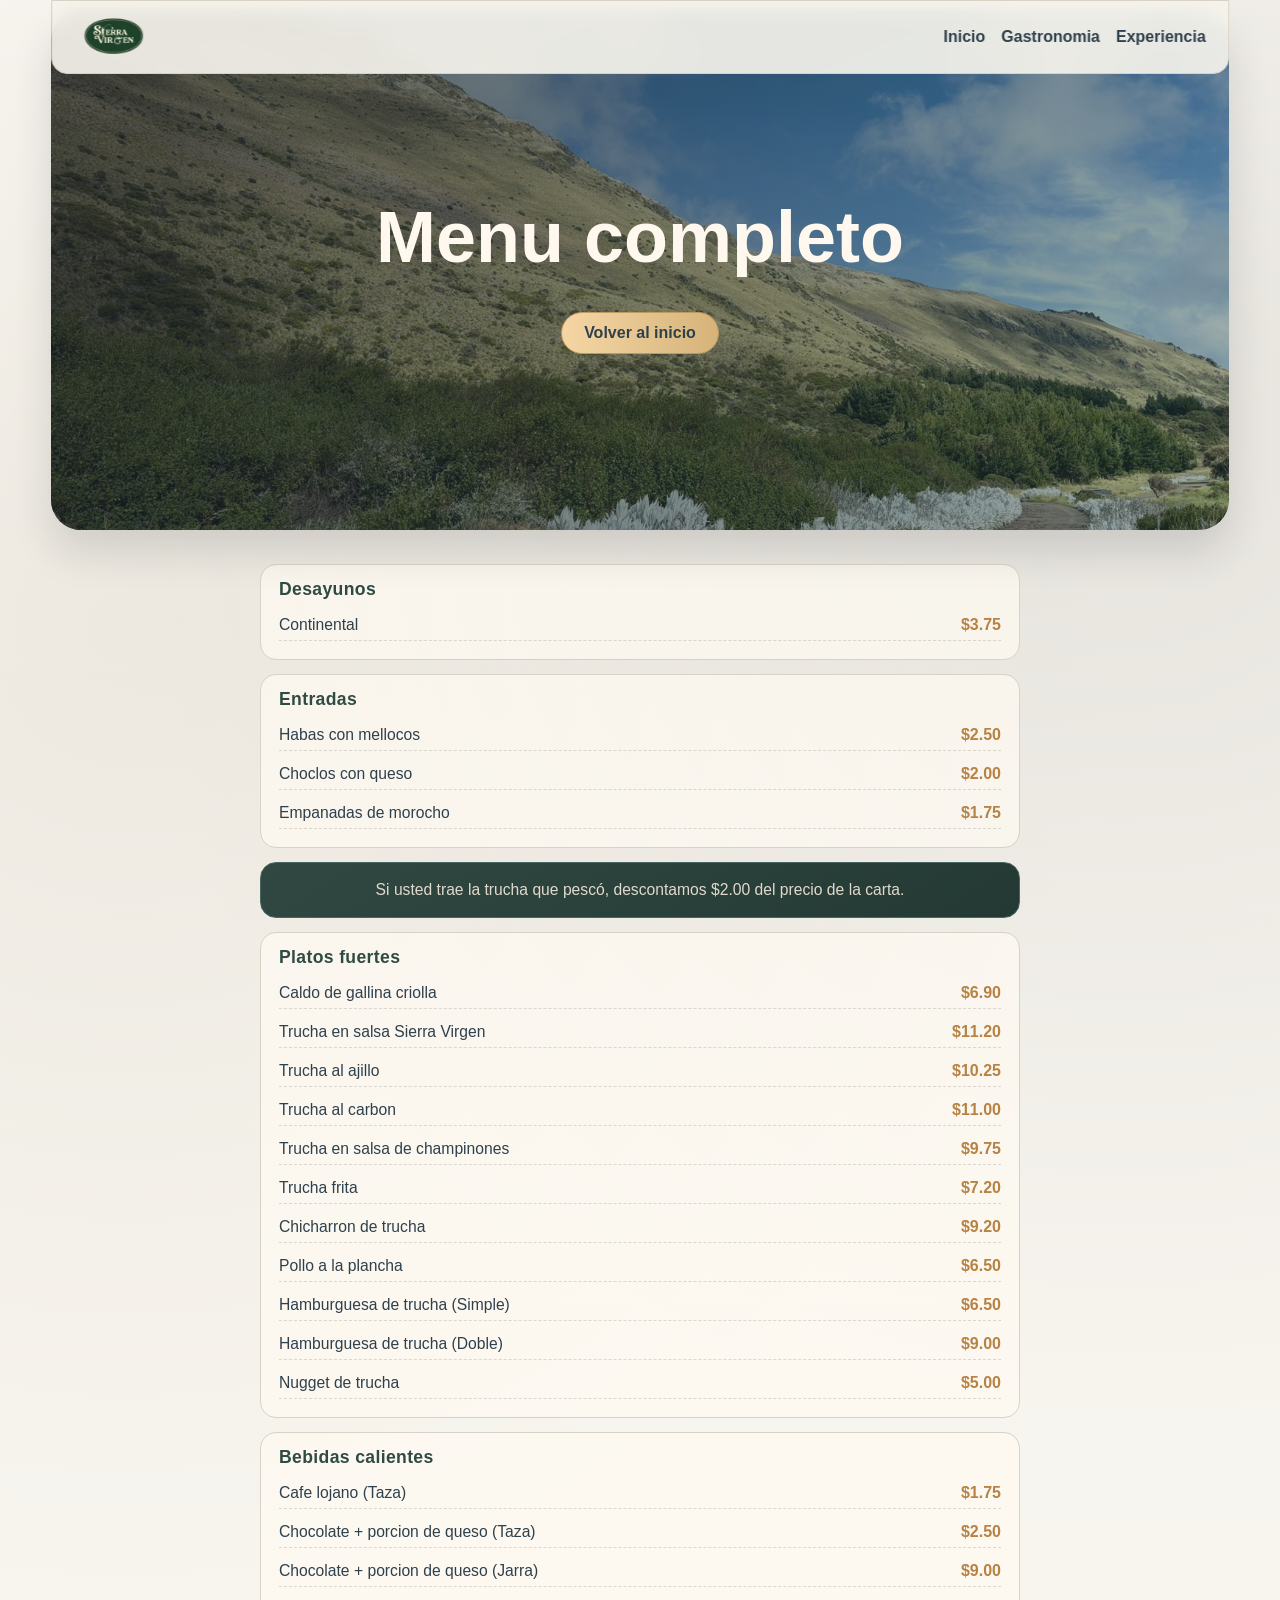
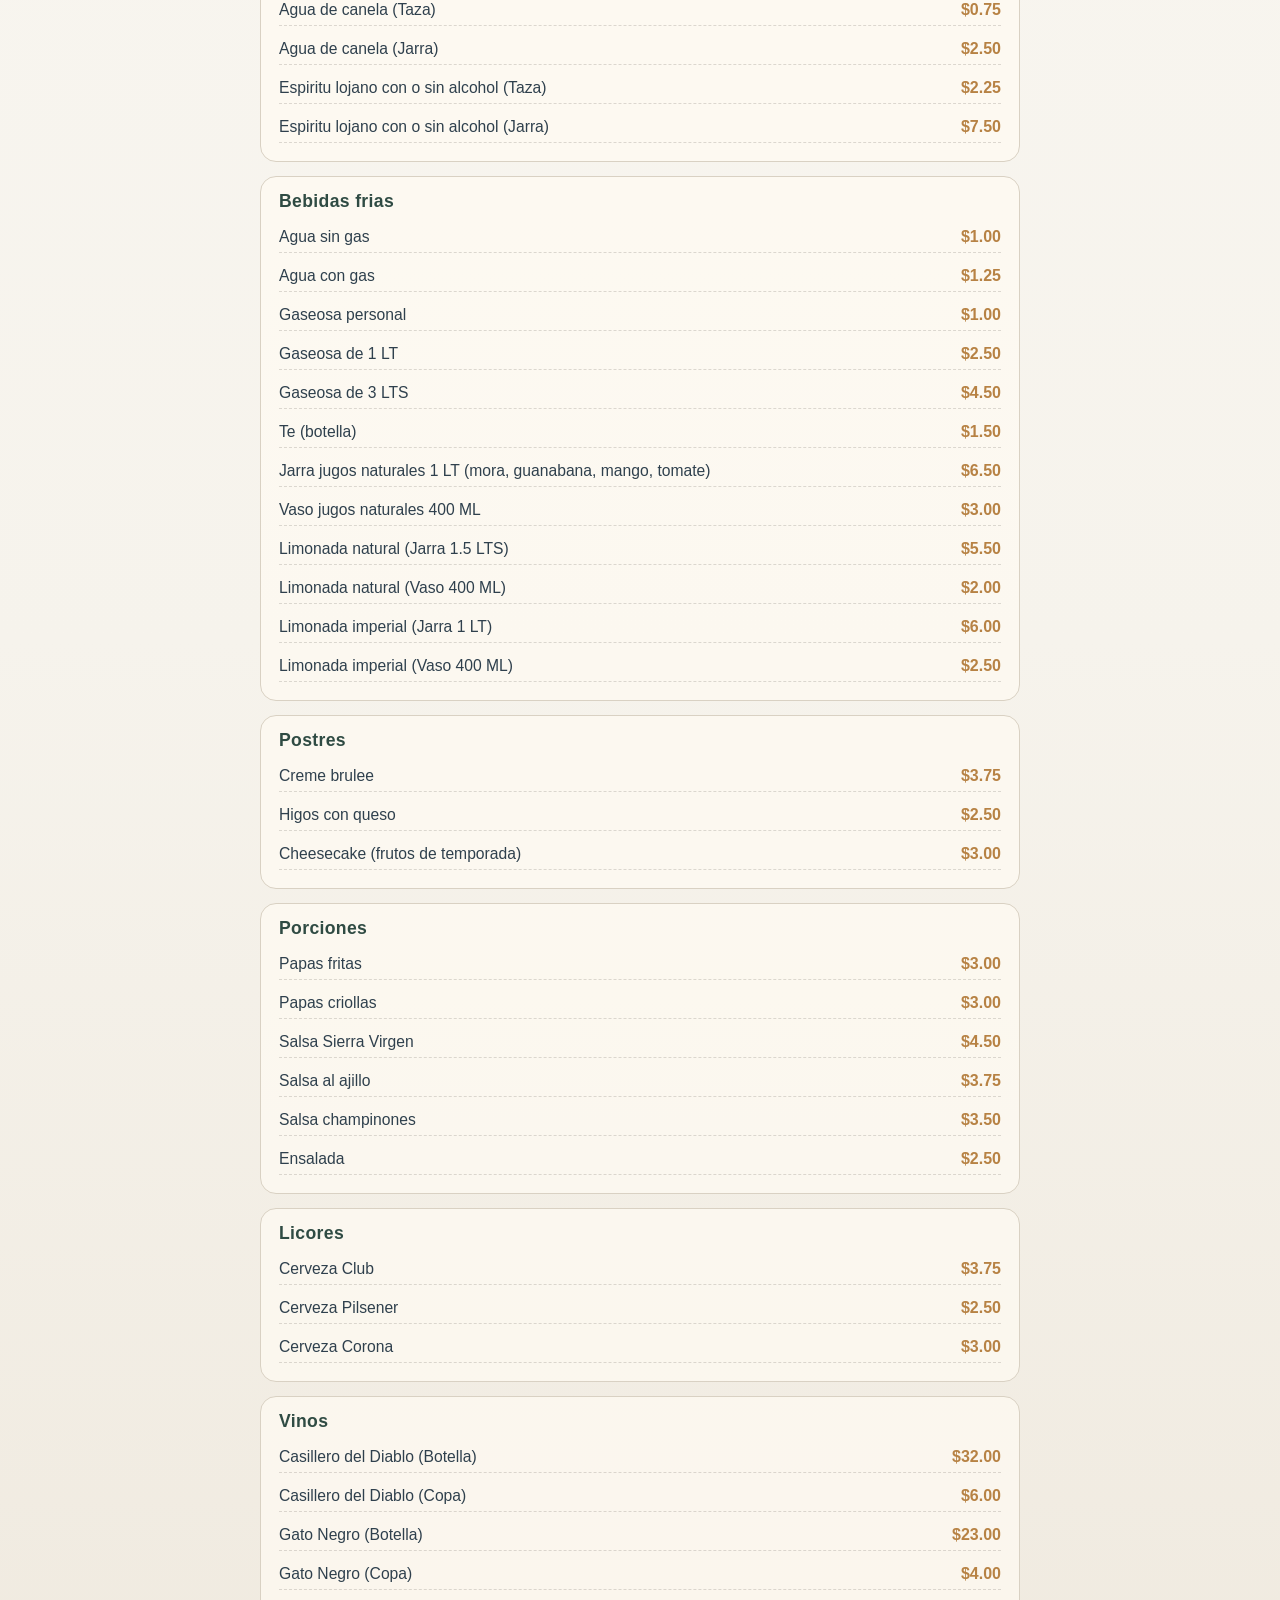
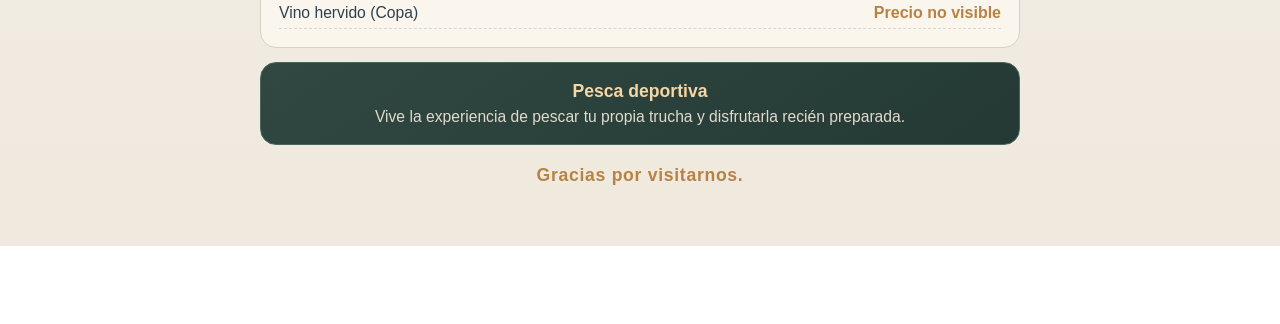
==== menu.html @ b4c7a0ac "Add files via upload" ====
<!doctype html>
<html lang="es">
<head>
  <meta charset="UTF-8">
  <meta name="viewport" content="width=device-width, initial-scale=1.0">
  <title>Sierra Virgen | Carta</title>
  <link rel="stylesheet" href="styles.css">
</head>
<body>
  <header class="topbar">
    <img class="brand-logo" src="Logo1.png" alt="Sierra Virgen" loading="eager">
    <nav class="topnav" aria-label="Navegacion principal">
      <a href="index.html">Inicio</a>
      <a href="index.html#gastronomia">Gastronomia</a>
      <a href="index.html#experiencia">Experiencia</a>
    </nav>
  </header>

  <main class="page">
    <section class="hero">
      <img class="hero-bg" src="fondoTitulos.png" alt="" loading="eager">
      <div class="hero-overlay"></div>
      <div class="hero-content">
        <h1>Menu completo</h1>
        <div class="hero-actions">
          <a class="btn btn-primary" href="index.html">Volver al inicio</a>
        </div>
      </div>
    </section>

    <section class="menu-section" id="menu" aria-label="Menu completo">
      <div class="menu-written" aria-label="Carta escrita de Sierra Virgen">

        <div class="menu-block">
          <h3 class="menu-heading">Desayunos</h3>
          <ul>
            <li><span>Continental</span><strong>$3.75</strong></li>
          </ul>
        </div>

        <div class="menu-block">
          <h3 class="menu-heading">Entradas</h3>
          <ul>
            <li><span>Habas con mellocos</span><strong>$2.50</strong></li>
            <li><span>Choclos con queso</span><strong>$2.00</strong></li>
            <li><span>Empanadas de morocho</span><strong>$1.75</strong></li>
          </ul>
        </div>

        <section class="promo">
          <p>Si usted trae la trucha que pescó, descontamos $2.00 del precio de la carta.</p>
        </section>

        <div class="menu-block">
          <h3 class="menu-heading">Platos fuertes</h3>
          <ul>
            <li><span>Caldo de gallina criolla</span><strong>$6.90</strong></li>
            <li><span>Trucha en salsa Sierra Virgen</span><strong>$11.20</strong></li>
            <li><span>Trucha al ajillo</span><strong>$10.25</strong></li>
            <li><span>Trucha al carbon</span><strong>$11.00</strong></li>
            <li><span>Trucha en salsa de champinones</span><strong>$9.75</strong></li>
            <li><span>Trucha frita</span><strong>$7.20</strong></li>
            <li><span>Chicharron de trucha</span><strong>$9.20</strong></li>
            <li><span>Pollo a la plancha</span><strong>$6.50</strong></li>
            <li><span>Hamburguesa de trucha (Simple)</span><strong>$6.50</strong></li>
            <li><span>Hamburguesa de trucha (Doble)</span><strong>$9.00</strong></li>
            <li><span>Nugget de trucha</span><strong>$5.00</strong></li>
          </ul>
        </div>

        <div class="menu-block">
          <h3 class="menu-heading">Bebidas calientes</h3>
          <ul>
            <li><span>Cafe lojano (Taza)</span><strong>$1.75</strong></li>
            <li><span>Chocolate + porcion de queso (Taza)</span><strong>$2.50</strong></li>
            <li><span>Chocolate + porcion de queso (Jarra)</span><strong>$9.00</strong></li>
            <li><span>Agua de canela (Taza)</span><strong>$0.75</strong></li>
            <li><span>Agua de canela (Jarra)</span><strong>$2.50</strong></li>
            <li><span>Espiritu lojano con o sin alcohol (Taza)</span><strong>$2.25</strong></li>
            <li><span>Espiritu lojano con o sin alcohol (Jarra)</span><strong>$7.50</strong></li>
          </ul>
        </div>

        <div class="menu-block">
          <h3 class="menu-heading">Bebidas frias</h3>
          <ul>
            <li><span>Agua sin gas</span><strong>$1.00</strong></li>
            <li><span>Agua con gas</span><strong>$1.25</strong></li>
            <li><span>Gaseosa personal</span><strong>$1.00</strong></li>
            <li><span>Gaseosa de 1 LT</span><strong>$2.50</strong></li>
            <li><span>Gaseosa de 3 LTS</span><strong>$4.50</strong></li>
            <li><span>Te (botella)</span><strong>$1.50</strong></li>
            <li><span>Jarra jugos naturales 1 LT (mora, guanabana, mango, tomate)</span><strong>$6.50</strong></li>
            <li><span>Vaso jugos naturales 400 ML</span><strong>$3.00</strong></li>
            <li><span>Limonada natural (Jarra 1.5 LTS)</span><strong>$5.50</strong></li>
            <li><span>Limonada natural (Vaso 400 ML)</span><strong>$2.00</strong></li>
            <li><span>Limonada imperial (Jarra 1 LT)</span><strong>$6.00</strong></li>
            <li><span>Limonada imperial (Vaso 400 ML)</span><strong>$2.50</strong></li>
          </ul>
        </div>

        <div class="menu-block">
          <h3 class="menu-heading">Postres</h3>
          <ul>
            <li><span>Creme brulee</span><strong>$3.75</strong></li>
            <li><span>Higos con queso</span><strong>$2.50</strong></li>
            <li><span>Cheesecake (frutos de temporada)</span><strong>$3.00</strong></li>
          </ul>
        </div>

        <div class="menu-block">
          <h3 class="menu-heading">Porciones</h3>
          <ul>
            <li><span>Papas fritas</span><strong>$3.00</strong></li>
            <li><span>Papas criollas</span><strong>$3.00</strong></li>
            <li><span>Salsa Sierra Virgen</span><strong>$4.50</strong></li>
            <li><span>Salsa al ajillo</span><strong>$3.75</strong></li>
            <li><span>Salsa champinones</span><strong>$3.50</strong></li>
            <li><span>Ensalada</span><strong>$2.50</strong></li>
          </ul>
        </div>

        <div class="menu-block">
          <h3 class="menu-heading">Licores</h3>
          <ul>
            <li><span>Cerveza Club</span><strong>$3.75</strong></li>
            <li><span>Cerveza Pilsener</span><strong>$2.50</strong></li>
            <li><span>Cerveza Corona</span><strong>$3.00</strong></li>
          </ul>
        </div>

        <div class="menu-block">
          <h3 class="menu-heading">Vinos</h3>
          <ul>
            <li><span>Casillero del Diablo (Botella)</span><strong>$32.00</strong></li>
            <li><span>Casillero del Diablo (Copa)</span><strong>$6.00</strong></li>
            <li><span>Gato Negro (Botella)</span><strong>$23.00</strong></li>
            <li><span>Gato Negro (Copa)</span><strong>$4.00</strong></li>
            <li><span>Vino hervido (Copa)</span><strong>Precio no visible</strong></li>
          </ul>
        </div>

        <section class="promo">
          <h3>Pesca deportiva</h3>
          <p>Vive la experiencia de pescar tu propia trucha y disfrutarla recién preparada.</p>
        </section>

        <p class="thanks">Gracias por visitarnos.</p>
      </div>
    </section>
  </main>

<script>
  const topbar = document.querySelector('.topbar');
  const hero = document.querySelector('.hero');
  if (topbar && hero) {
    const observer = new IntersectionObserver(([entry]) => {
      topbar.classList.toggle('fixed', !entry.isIntersecting);
    }, { rootMargin: '-60px 0px 0px' });
    observer.observe(hero);
  }
</script>
</body>
</html>
---- styles.css ----
:root {
  --bg: #f6f3ec;
  --ink: #2f404d;
  --ink-soft: #5a6870;
  --panel: #f3eee4;
  --forest: #2f4b43;
  --wood: #9f998f;
  --line: #d9d1c3;
  --accent: #b78244;
  --shadow: 0 22px 40px rgba(30, 35, 40, 0.14);
}

* {
  box-sizing: border-box;
}

body {
  margin: 0;
  font-family: "Segoe UI", "Trebuchet MS", sans-serif;
  color: var(--ink);
  background:
    radial-gradient(circle at 10% 18%, rgba(210, 201, 185, 0.32), transparent 32%),
    radial-gradient(circle at 88% 12%, rgba(159, 153, 143, 0.22), transparent 32%),
    linear-gradient(180deg, #fbf9f5 0%, var(--bg) 65%, #efe9de 100%);
}

.topbar {
  width: min(1180px, 92vw);
  margin: 0 auto;
  padding: 18px 0 8px;
  display: flex;
  justify-content: space-between;
  align-items: center;
}

.brand-logo {
  height: 52px;
  width: auto;
  display: block;
}

.topbar.fixed {
  position: fixed;
  top: 0;
  left: 50%;
  transform: translateX(-50%);
  z-index: 100;
  padding: 10px 22px;
  margin: 0 auto;
  background: rgba(246, 243, 236, 0.92);
  border: 1px solid var(--line);
  border-radius: 0 0 16px 16px;
  backdrop-filter: blur(8px);
  width: min(1180px, 92vw);
}

.topnav {
  display: flex;
  gap: 16px;
}

.topnav a {
  color: var(--ink);
  text-decoration: none;
  font-weight: 600;
}

.page {
  width: min(1180px, 92vw);
  margin: 0 auto;
  padding: 10px 0 60px;
}

.hero {
  position: relative;
  border-radius: 30px;
  overflow: hidden;
  min-height: 520px;
  box-shadow: var(--shadow);
}

.hero-bg {
  position: absolute;
  inset: 0;
  width: 100%;
  height: 100%;
  object-fit: cover;
  display: block;
}

.hero-overlay {
  position: absolute;
  inset: 0;
  background: linear-gradient(110deg, rgba(24, 31, 36, 0.74), rgba(47, 75, 67, 0.44));
}

.hero-content {
  position: absolute;
  inset: 0;
  display: grid;
  align-content: center;
  justify-items: center;
  padding: 30px;
  text-align: center;
}

.eyebrow {
  margin: 0;
  color: #f8f5ee;
  text-transform: uppercase;
  letter-spacing: 0.14em;
  font-size: 0.8rem;
  font-weight: 700;
}

.hero h1 {
  margin: 10px 0;
  font-size: clamp(2.2rem, 7vw, 4.5rem);
  color: #fff8ee;
}

.tagline {
  margin: 0;
  max-width: 820px;
  font-size: clamp(1.05rem, 2.4vw, 1.4rem);
  color: #f3eee2;
}

.hero-actions {
  margin-top: 24px;
  display: flex;
  gap: 12px;
  flex-wrap: wrap;
  justify-content: center;
}

.btn {
  display: inline-block;
  padding: 11px 22px;
  border-radius: 999px;
  text-decoration: none;
  font-weight: 700;
}

.btn-primary {
  color: #2f404d;
  background: linear-gradient(90deg, #f5d6a4, #d6b37a);
  border: 1px solid #c09a5d;
}

.btn-ghost {
  color: #fff;
  background: var(--forest);
  border: 1px solid #49665f;
  padding: 9px 18px;
}

.story-grid,
.split,
.gastronomy,
.cta-experience,
.editorial,
.info-grid {
  margin-top: 34px;
}

.story-grid,
.split {
  display: grid;
  grid-template-columns: repeat(2, minmax(0, 1fr));
  gap: 24px;
  align-items: stretch;
}

.split.reverse {
  direction: rtl;
}

.split.reverse > * {
  direction: ltr;
}

.section-photo {
  width: 100%;
  height: 100%;
  min-height: 350px;
  object-fit: cover;
  border-radius: 20px;
  box-shadow: var(--shadow);
  background: #c9c0b4;
}

.text-card {
  background: rgba(255, 251, 243, 0.68);
  border: 1px solid var(--line);
  border-radius: 20px;
  padding: 28px;
}

.text-card .eyebrow,
.cta-experience .eyebrow {
  color: var(--forest);
}

.text-card h2,
.gastronomy h2,
.cta-experience h2,
.editorial h2,
.location h2 {
  margin: 8px 0 10px;
  font-size: clamp(1.55rem, 2.8vw, 2.35rem);
  color: var(--ink);
}

.text-card p,
.gastronomy p,
.cta-experience p,
.location p {
  margin: 0;
  font-size: 1.06rem;
  line-height: 1.65;
  color: var(--ink-soft);
}

.gastronomy {
  background: rgba(255, 250, 240, 0.7);
  border: 1px solid var(--line);
  border-radius: 22px;
  padding: 24px;
}

.dish-list {
  margin-top: 16px;
  display: flex;
  gap: 10px;
  flex-wrap: wrap;
}

.dish-pill {
  background: #f0e4cf;
  color: #59493c;
  border: 1px solid #dbc8a9;
  border-radius: 999px;
  padding: 9px 14px;
  font-weight: 700;
}

.cta-experience {
  background: linear-gradient(145deg, #314842, #243933);
  border-radius: 24px;
  padding: 30px;
  text-align: center;
  box-shadow: var(--shadow);
}

.cta-experience h2,
.cta-experience p,
.cta-experience .eyebrow {
  color: #f5efe3;
}

.editorial-grid {
  margin-top: 14px;
  display: grid;
  grid-template-columns: 1.2fr 1fr 1fr;
  gap: 14px;
}

.editorial-grid img {
  width: 100%;
  height: 320px;
  object-fit: cover;
  border-radius: 18px;
  box-shadow: var(--shadow);
  background: #d2c8b9;
}

.info-grid {
  display: grid;
  grid-template-columns: repeat(2, minmax(0, 1fr));
  gap: 18px;
}

.location {
  background: rgba(255, 251, 243, 0.72);
  border: 1px solid var(--line);
  border-radius: 20px;
  padding: 24px;
  text-align: center;
}

.location-actions {
  margin-top: 14px;
  display: flex;
  justify-content: center;
  gap: 10px;
  flex-wrap: wrap;
}

/* Menu page premium styles */
.menu-section {
  margin-top: 34px;
  background: transparent;
  border: 0;
  border-radius: 0;
  padding: 0;
  box-shadow: none;
}

.menu-intro {
  margin: 0 0 12px;
  color: var(--ink-soft);
}

.menu-written {
  max-width: 760px;
  margin: 0 auto;
  display: grid;
  gap: 14px;
}

.menu-block {
  background: rgba(255, 251, 243, 0.72);
  border: 1px solid var(--line);
  border-radius: 16px;
  padding: 14px 18px 18px;
}

.menu-heading {
  margin: 0 0 10px;
  color: var(--forest);
  font-weight: 700;
  font-size: 1.1rem;
  letter-spacing: 0.02em;
}

.menu-block ul {
  list-style: none;
  margin: 0;
  padding: 0;
  display: grid;
  gap: 8px;
}

.menu-block li {
  display: flex;
  justify-content: space-between;
  gap: 10px;
  border-bottom: 1px dashed rgba(159, 153, 143, 0.35);
  padding: 6px 0;
}

.menu-block li span {
  color: var(--ink);
  font-size: 0.98rem;
}

.menu-block li strong {
  color: var(--accent);
  white-space: nowrap;
  font-weight: 700;
}

.promo {
  background: linear-gradient(145deg, #314842, #243933);
  border: 1px solid #49665f;
  border-radius: 16px;
  padding: 18px 20px;
  text-align: center;
}

.promo h3 {
  margin: 0 0 6px;
  color: #f5d6a4;
  font-size: 1.1rem;
}

.promo p {
  margin: 0;
  color: #e0dace;
  font-size: 0.98rem;
}

.thanks {
  margin: 6px 0 0;
  text-align: center;
  color: var(--accent);
  font-weight: 700;
  font-size: 1.1rem;
  letter-spacing: 0.04em;
}

@media (max-width: 900px) {
  .topbar {
    flex-direction: column;
    gap: 10px;
  }

  .topnav {
    flex-wrap: wrap;
    justify-content: center;
  }

  .story-grid,
  .split,
  .editorial-grid,
  .info-grid {
    grid-template-columns: 1fr;
  }

  .hero {
    min-height: 430px;
  }
}
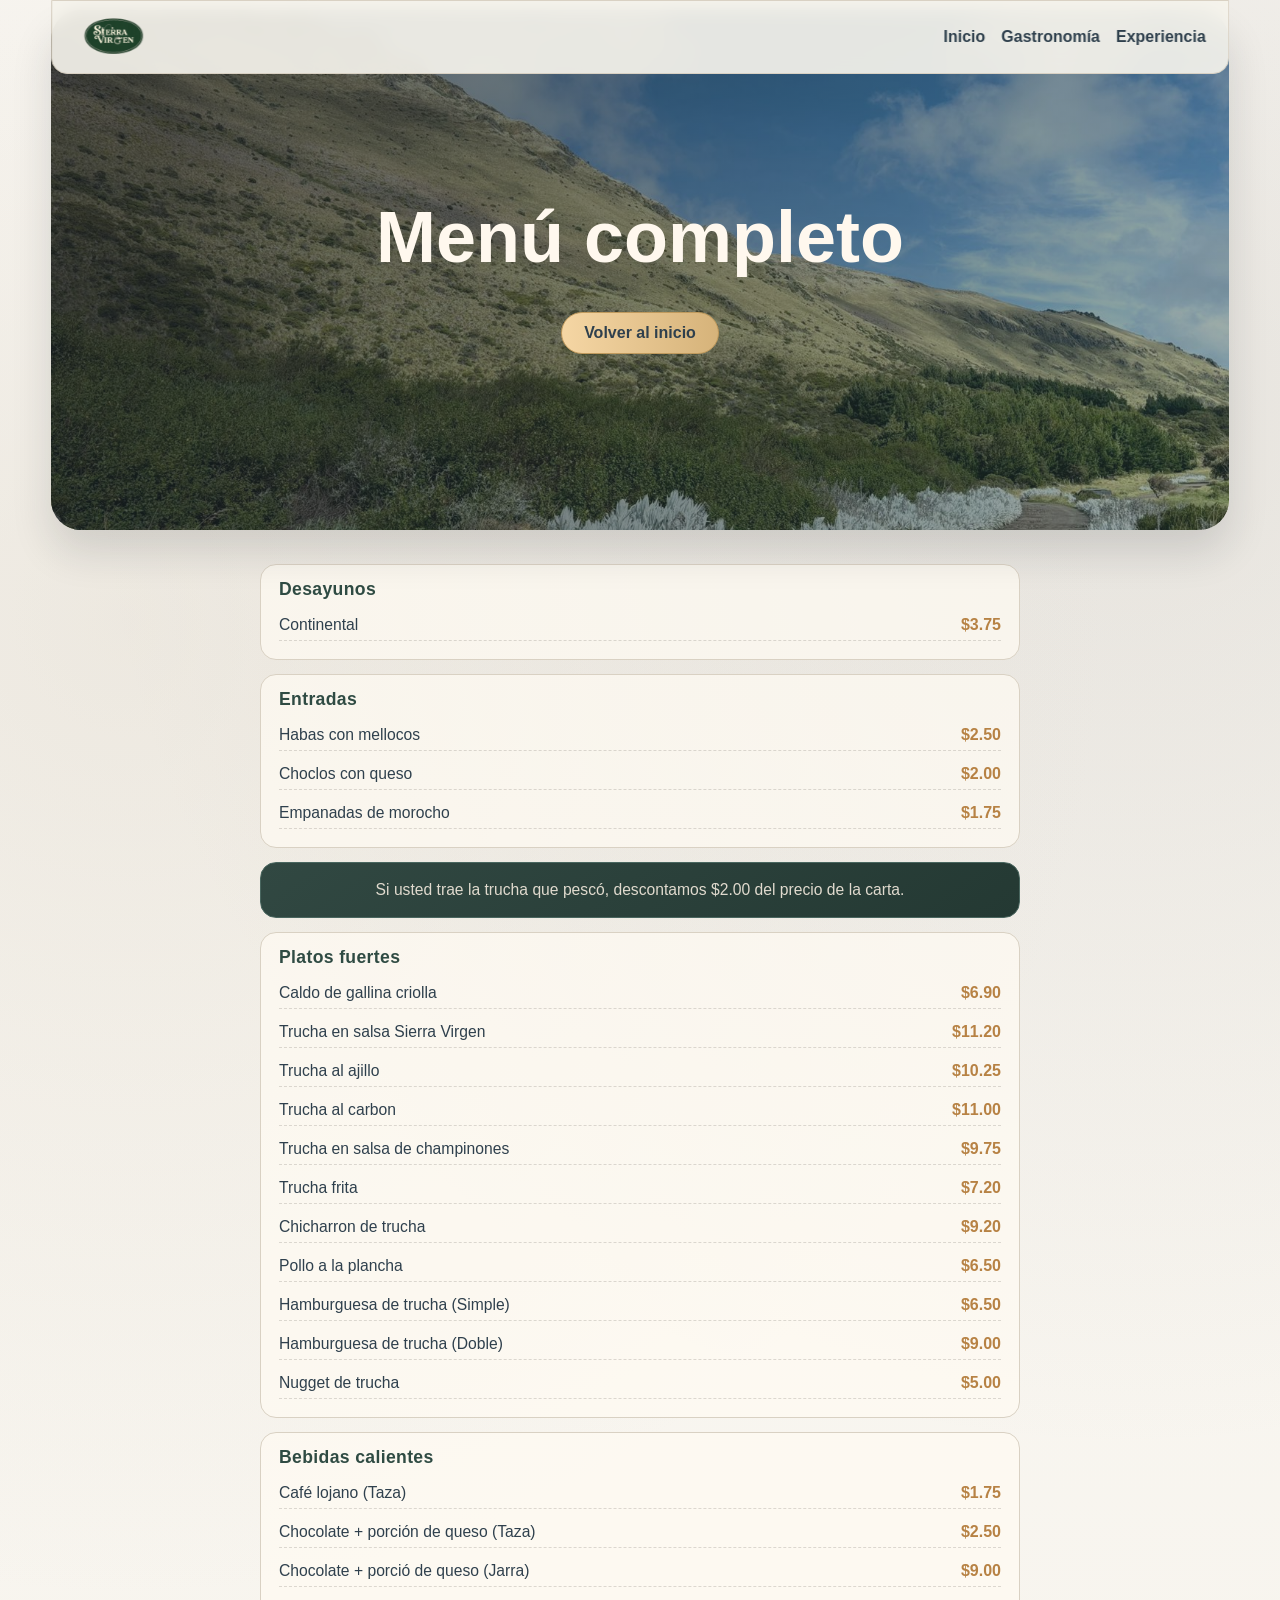
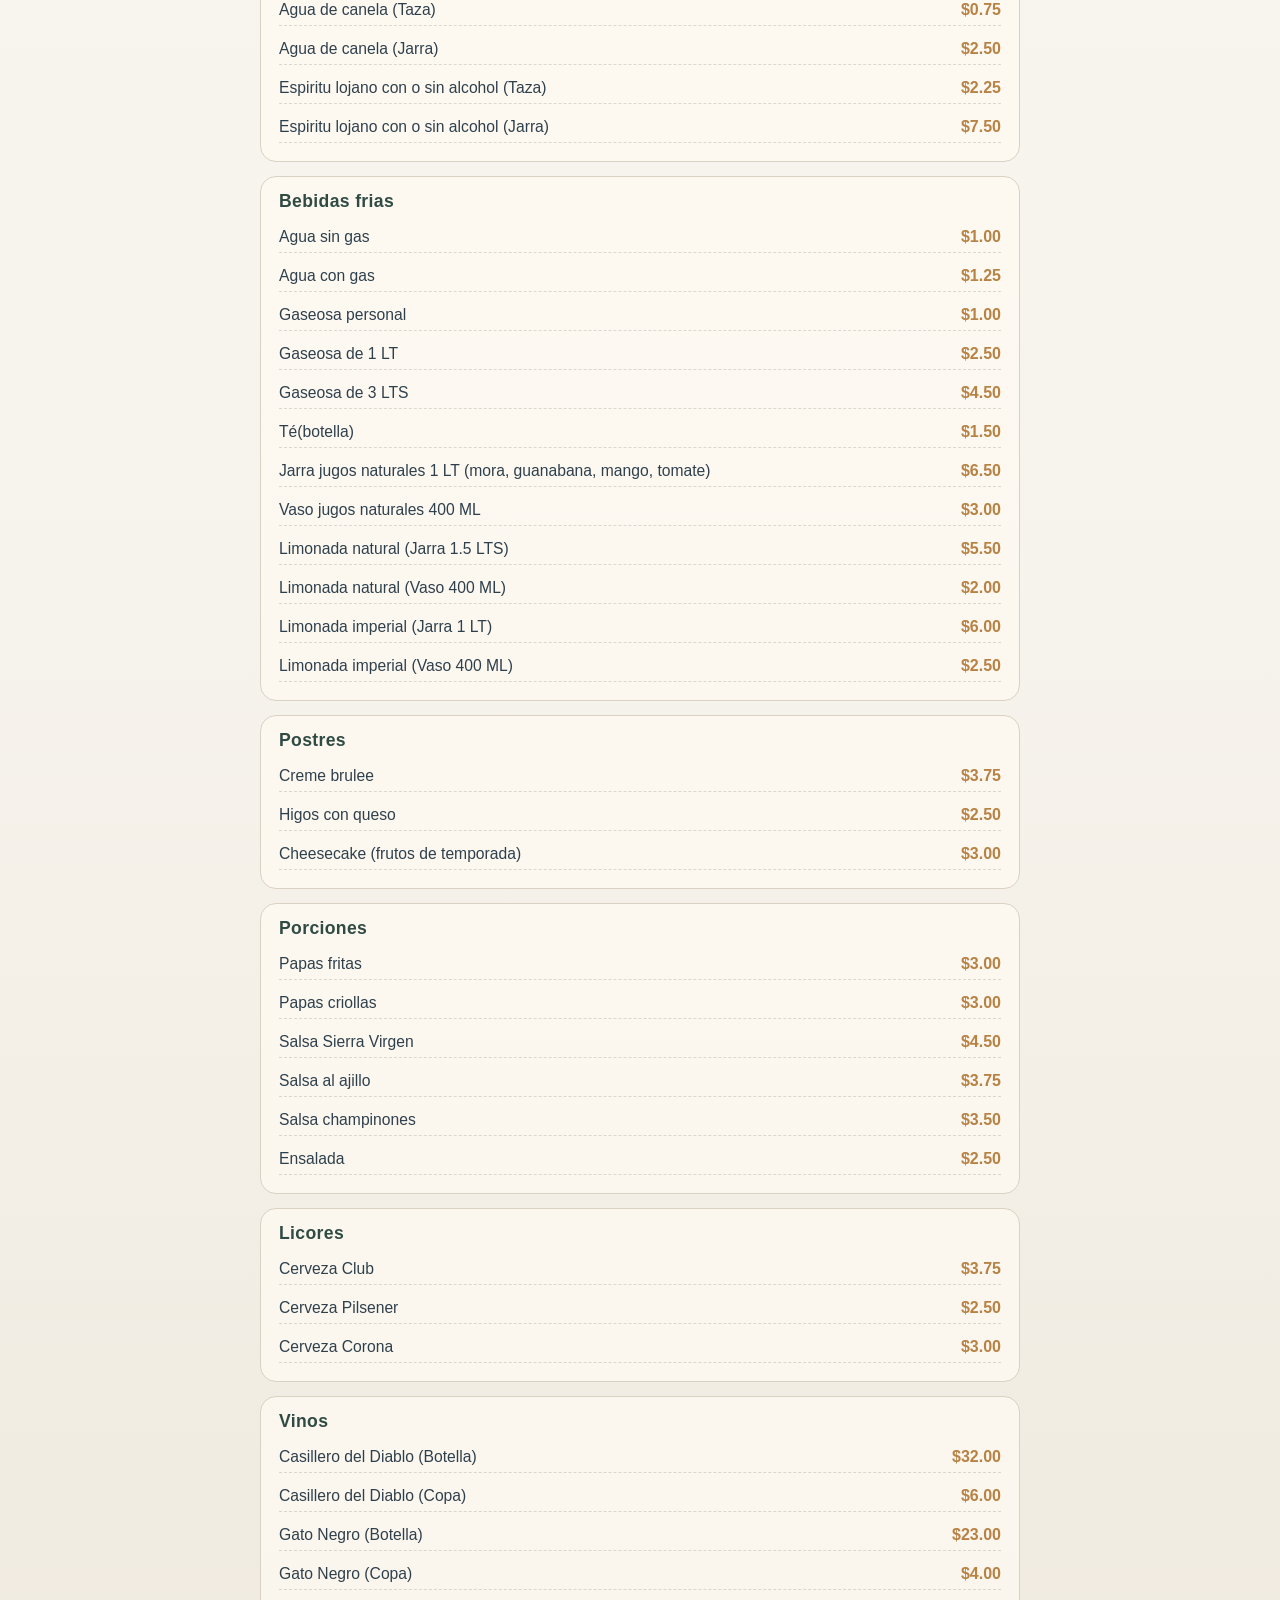
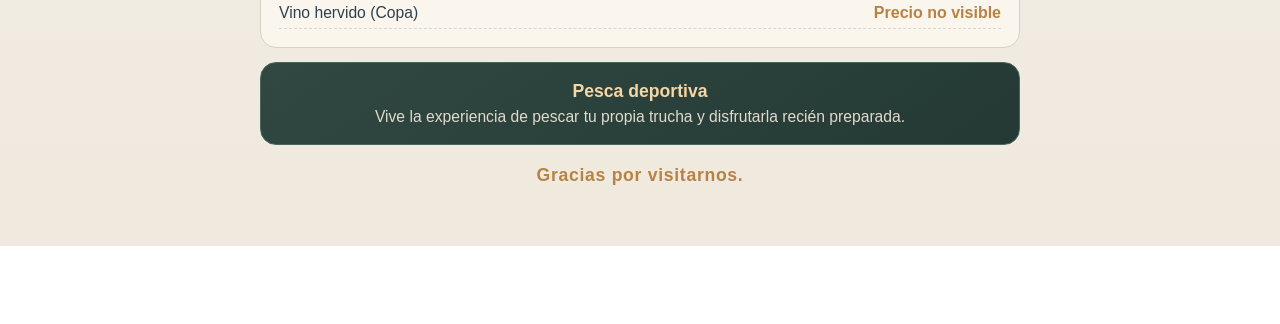
==== commit 3951ad13: "Add files via upload" ====
--- a/menu.html
+++ b/menu.html
@@ -11,7 +11,7 @@
     <img class="brand-logo" src="Logo1.png" alt="Sierra Virgen" loading="eager">
     <nav class="topnav" aria-label="Navegacion principal">
       <a href="index.html">Inicio</a>
-      <a href="index.html#gastronomia">Gastronomia</a>
+      <a href="index.html#gastronomia">Gastronomía</a>
       <a href="index.html#experiencia">Experiencia</a>
     </nav>
   </header>
@@ -21,7 +21,7 @@
       <img class="hero-bg" src="fondoTitulos.png" alt="" loading="eager">
       <div class="hero-overlay"></div>
       <div class="hero-content">
-        <h1>Menu completo</h1>
+        <h1>Menú completo</h1>
         <div class="hero-actions">
           <a class="btn btn-primary" href="index.html">Volver al inicio</a>
         </div>
@@ -71,9 +71,9 @@
         <div class="menu-block">
           <h3 class="menu-heading">Bebidas calientes</h3>
           <ul>
-            <li><span>Cafe lojano (Taza)</span><strong>$1.75</strong></li>
-            <li><span>Chocolate + porcion de queso (Taza)</span><strong>$2.50</strong></li>
-            <li><span>Chocolate + porcion de queso (Jarra)</span><strong>$9.00</strong></li>
+            <li><span>Café lojano (Taza)</span><strong>$1.75</strong></li>
+            <li><span>Chocolate + porción de queso (Taza)</span><strong>$2.50</strong></li>
+            <li><span>Chocolate + porció de queso (Jarra)</span><strong>$9.00</strong></li>
             <li><span>Agua de canela (Taza)</span><strong>$0.75</strong></li>
             <li><span>Agua de canela (Jarra)</span><strong>$2.50</strong></li>
             <li><span>Espiritu lojano con o sin alcohol (Taza)</span><strong>$2.25</strong></li>
@@ -89,7 +89,7 @@
             <li><span>Gaseosa personal</span><strong>$1.00</strong></li>
             <li><span>Gaseosa de 1 LT</span><strong>$2.50</strong></li>
             <li><span>Gaseosa de 3 LTS</span><strong>$4.50</strong></li>
-            <li><span>Te (botella)</span><strong>$1.50</strong></li>
+            <li><span>Té(botella)</span><strong>$1.50</strong></li>
             <li><span>Jarra jugos naturales 1 LT (mora, guanabana, mango, tomate)</span><strong>$6.50</strong></li>
             <li><span>Vaso jugos naturales 400 ML</span><strong>$3.00</strong></li>
             <li><span>Limonada natural (Jarra 1.5 LTS)</span><strong>$5.50</strong></li>
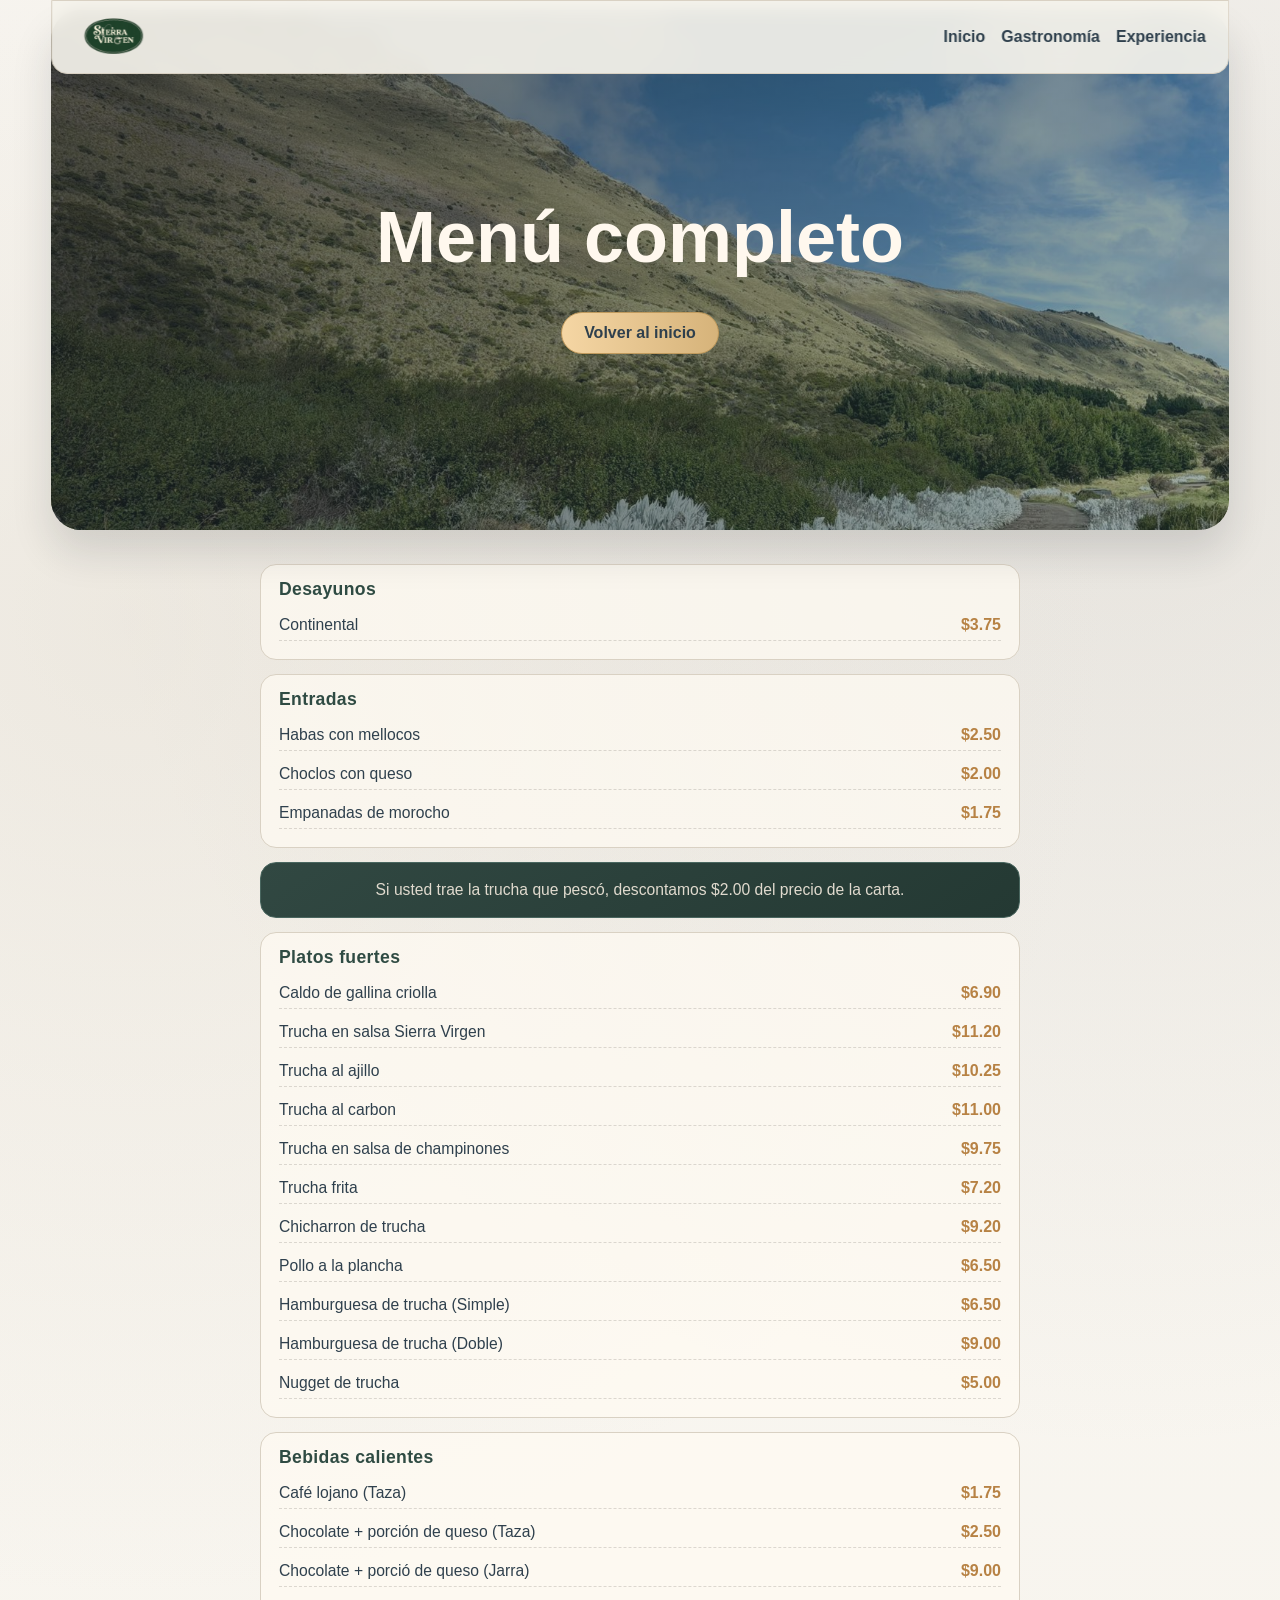
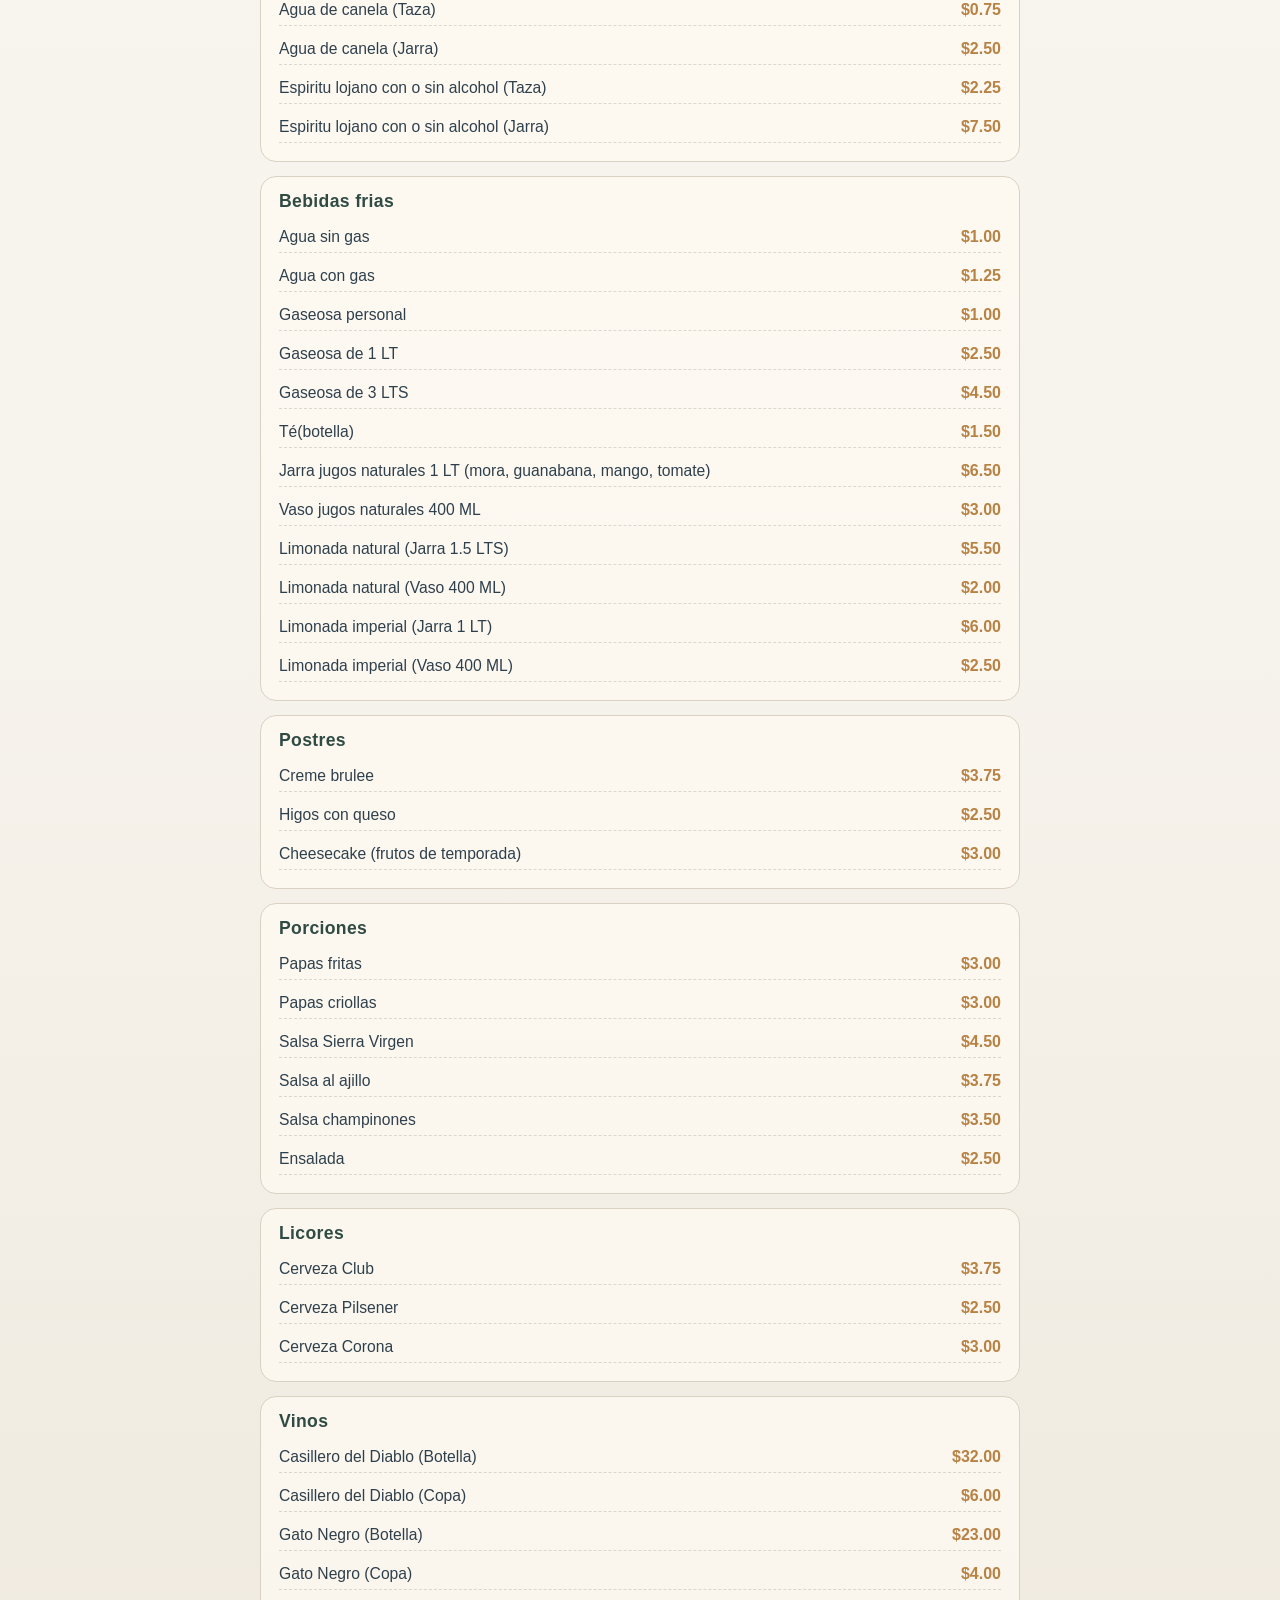
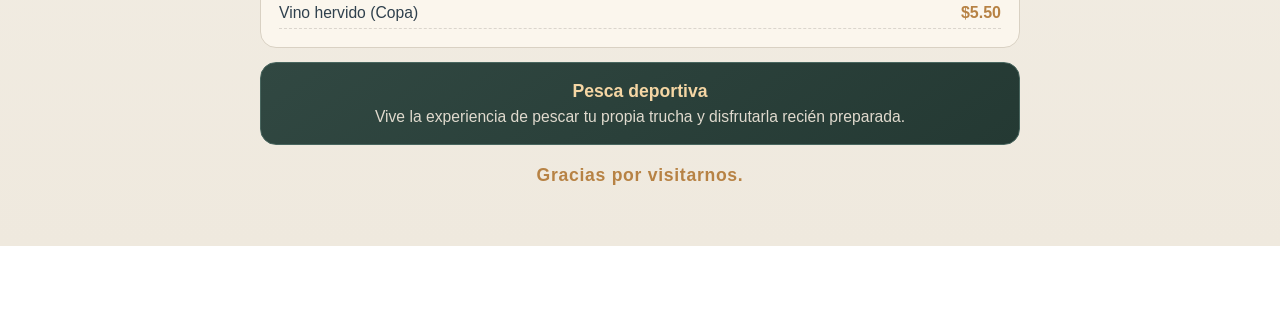
==== commit be27b57d: "Update price for Vino hervido (Copa) to $5.50" ====
--- a/menu.html
+++ b/menu.html
@@ -136,7 +136,7 @@
             <li><span>Casillero del Diablo (Copa)</span><strong>$6.00</strong></li>
             <li><span>Gato Negro (Botella)</span><strong>$23.00</strong></li>
             <li><span>Gato Negro (Copa)</span><strong>$4.00</strong></li>
-            <li><span>Vino hervido (Copa)</span><strong>Precio no visible</strong></li>
+            <li><span>Vino hervido (Copa)</span><strong>$5.50</strong></li>
           </ul>
         </div>
 
